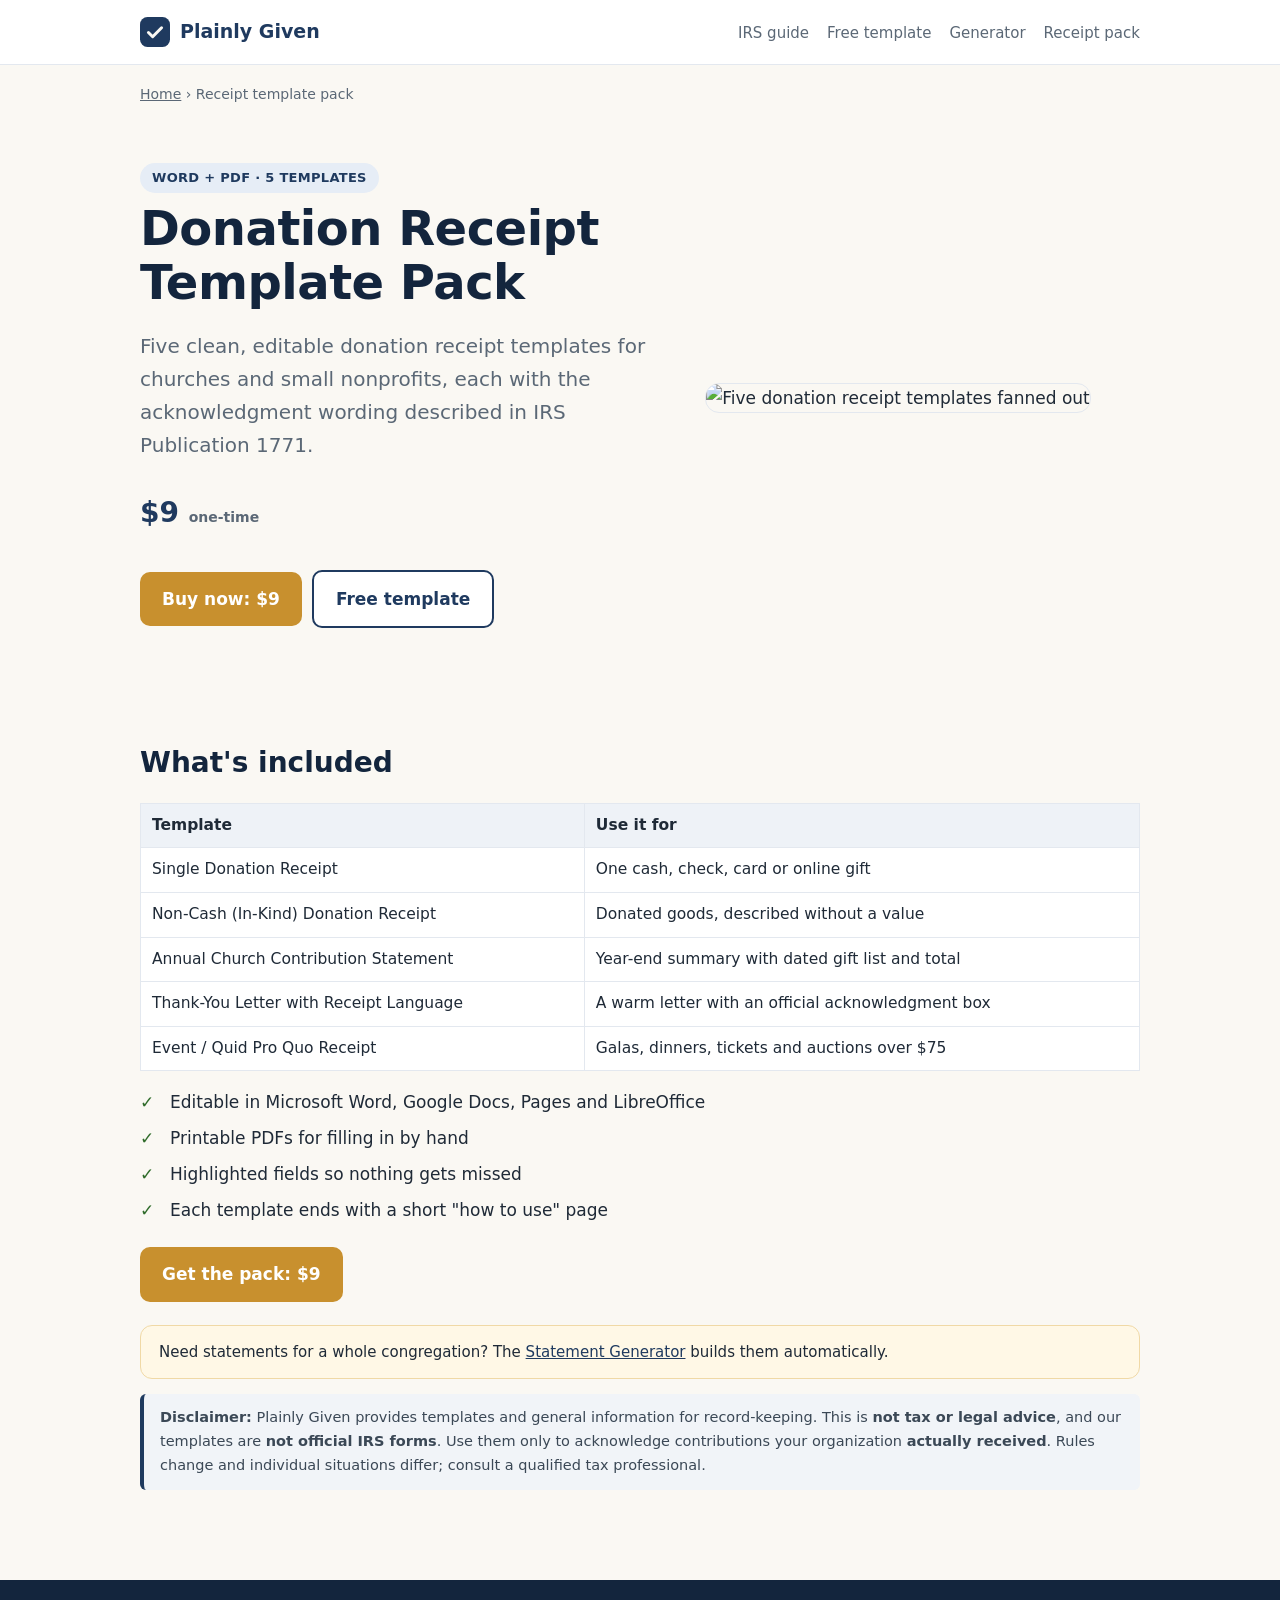
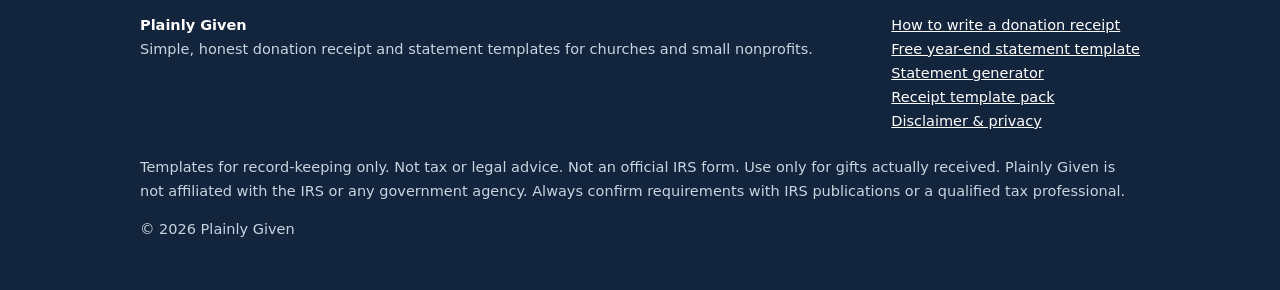
==== donation-receipt-template-pack.html @ 31049159 "Add site pages (2/5)" ====
<!doctype html>
<html lang="en"><head>
<meta charset="utf-8"><meta name="viewport" content="width=device-width,initial-scale=1">
<title>Donation Receipt Templates for Churches & Nonprofits (Word + PDF) | Plainly Given</title>
<meta name="description" content="5 editable donation receipt templates: single gift, in-kind non-cash, annual church contribution statement, thank-you letter and quid pro quo event receipt.">
<link rel="canonical" href="https://spartan3055.github.io/plainly-given/donation-receipt-template-pack.html">
<meta name="robots" content="index,follow">
<meta property="og:type" content="website"><meta property="og:site_name" content="Plainly Given">
<meta property="og:title" content="Donation Receipt Templates for Churches & Nonprofits (Word + PDF) | Plainly Given"><meta property="og:description" content="5 editable donation receipt templates: single gift, in-kind non-cash, annual church contribution statement, thank-you letter and quid pro quo event receipt.">
<meta property="og:url" content="https://spartan3055.github.io/plainly-given/donation-receipt-template-pack.html"><meta property="og:image" content="https://spartan3055.github.io/plainly-given/img/receipt-pack-cover.jpg">
<meta name="twitter:card" content="summary_large_image">
<link rel="icon" href="favicon.svg" type="image/svg+xml">
<link rel="stylesheet" href="style.css">
<script type="application/ld+json">{"@context": "https://schema.org", "@type": "Product", "name": "Donation Receipt Template Pack", "image": "https://spartan3055.github.io/plainly-given/img/receipt-pack-cover.jpg", "description": "Five editable donation receipt templates (Word + PDF) for churches and nonprofits.", "brand": {"@type": "Brand", "name": "Plainly Given"}, "offers": {"@type": "Offer", "price": "9.00", "priceCurrency": "USD", "availability": "https://schema.org/InStock", "url": "https://spartan3055.github.io/plainly-given/donation-receipt-template-pack.html"}}</script>
</head><body>
<header class="site"><div class="wrap">
<a class="logo" href="./"><svg viewBox="0 0 32 32" aria-hidden="true"><rect width="32" height="32" rx="8" fill="#1f3a5f"/><path d="M9 16.5l4.5 4.5L23 11.5" stroke="#faf8f3" stroke-width="3.2" fill="none" stroke-linecap="round" stroke-linejoin="round"/></svg><span>Plainly Given</span></a>
<nav><a href="how-to-write-a-year-end-donation-receipt.html">IRS guide</a><a href="free-donation-statement-template.html">Free template</a><a href="donation-statement-generator.html">Generator</a><a href="donation-receipt-template-pack.html">Receipt pack</a></nav>
</div></header>
<div class="wrap breadcrumbs"><a href="./">Home</a> › Receipt template pack</div>
<main>
<section class="hero"><div class="wrap split">
<div><span class="kicker">Word + PDF · 5 templates</span><h1>Donation Receipt Template Pack</h1>
<p class="lead">Five clean, editable donation receipt templates for churches and small nonprofits, each with the acknowledgment wording described in IRS Publication 1771.</p>
<p class="price">$9 <span class="small">one-time</span></p>
<a class="btn gold" href="GUMROAD_PACK_URL" data-gumroad="pack">Buy now: $9</a><a class="btn alt" href="free-donation-statement-template.html">Free template</a></div>
<div><img src="img/receipt-pack-cover.jpg" width="800" height="600" alt="Five donation receipt templates fanned out" style="width:100%;height:auto;border-radius:14px;border:1px solid #e3e8ef"></div>
</div></section>
<section><div class="wrap">
<h2>What's included</h2>
<table><tr><th>Template</th><th>Use it for</th></tr>
<tr><td>Single Donation Receipt</td><td>One cash, check, card or online gift</td></tr>
<tr><td>Non-Cash (In-Kind) Donation Receipt</td><td>Donated goods, described without a value</td></tr>
<tr><td>Annual Church Contribution Statement</td><td>Year-end summary with dated gift list and total</td></tr>
<tr><td>Thank-You Letter with Receipt Language</td><td>A warm letter with an official acknowledgment box</td></tr>
<tr><td>Event / Quid Pro Quo Receipt</td><td>Galas, dinners, tickets and auctions over $75</td></tr></table>
<ul class="checks"><li>Editable in Microsoft Word, Google Docs, Pages and LibreOffice</li><li>Printable PDFs for filling in by hand</li><li>Highlighted fields so nothing gets missed</li><li>Each template ends with a short "how to use" page</li></ul>
<p><a class="btn gold" href="GUMROAD_PACK_URL" data-gumroad="pack">Get the pack: $9</a></p>
<div class="note">Need statements for a whole congregation? The <a href="donation-statement-generator.html">Statement Generator</a> builds them automatically.</div>
<p class="disc"><strong>Disclaimer:</strong> Plainly Given provides templates and general information for record-keeping. This is <strong>not tax or legal advice</strong>, and our templates are <strong>not official IRS forms</strong>. Use them only to acknowledge contributions your organization <strong>actually received</strong>. Rules change and individual situations differ; consult a qualified tax professional.</p>
</div></section></main>
<footer class="site"><div class="wrap">
<div class="cols">
<div><strong style="color:#fff">Plainly Given</strong><br>Simple, honest donation receipt and statement templates for churches and small nonprofits.</div>
<div><a href="how-to-write-a-year-end-donation-receipt.html">How to write a donation receipt</a><br><a href="free-donation-statement-template.html">Free year-end statement template</a><br><a href="donation-statement-generator.html">Statement generator</a><br><a href="donation-receipt-template-pack.html">Receipt template pack</a><br><a href="disclaimer.html">Disclaimer &amp; privacy</a></div>
</div>
<p style="margin-top:22px">Templates for record-keeping only. Not tax or legal advice. Not an official IRS form. Use only for gifts actually received. Plainly Given is not affiliated with the IRS or any government agency. Always confirm requirements with IRS publications or a qualified tax professional.</p>
<p>© 2026 Plainly Given</p>
</div></footer>
</body></html>
---- style.css ----
:root{--navy:#1f3a5f;--ink:#1f2a37;--muted:#5b6876;--bg:#faf8f3;--card:#fff;--line:#e3e8ef;--gold:#c8902e;--green:#2f6b2a}
*{box-sizing:border-box}html{-webkit-text-size-adjust:100%}
body{margin:0;font:17px/1.65 system-ui,-apple-system,"Segoe UI",Roboto,Inter,Arial,sans-serif;color:var(--ink);background:var(--bg)}
a{color:var(--navy)}a:hover{color:#0f2440}
.wrap{max-width:1040px;margin:0 auto;padding:0 20px}.narrow{max-width:760px}
header.site{background:#fff;border-bottom:1px solid var(--line)}
header.site .wrap{display:flex;align-items:center;justify-content:space-between;gap:16px;min-height:64px;flex-wrap:wrap}
.logo{display:flex;align-items:center;gap:10px;font-weight:800;color:var(--navy);text-decoration:none;font-size:19px}
.logo svg{width:30px;height:30px}
nav a{margin-left:18px;text-decoration:none;font-size:15px;color:var(--muted)}nav a:hover{color:var(--navy)}
.hero{padding:56px 0 40px}.hero h1{font-size:clamp(30px,5vw,48px);line-height:1.12;margin:.2em 0 .4em;color:#13253d;letter-spacing:-.5px}
.lead{font-size:20px;color:var(--muted);max-width:680px}
.kicker{display:inline-block;background:#e6edf6;color:var(--navy);font-weight:700;font-size:13px;padding:4px 12px;border-radius:999px;letter-spacing:.3px;text-transform:uppercase}
.btn{display:inline-block;background:var(--navy);color:#fff!important;text-decoration:none;font-weight:700;padding:13px 22px;border-radius:10px;margin:6px 10px 6px 0}
.btn:hover{background:#0f2440}.btn.alt{background:#fff;color:var(--navy)!important;border:2px solid var(--navy)}.btn.gold{background:var(--gold)}
.grid{display:grid;grid-template-columns:repeat(auto-fit,minmax(280px,1fr));gap:22px;margin:28px 0}
.card{background:var(--card);border:1px solid var(--line);border-radius:14px;padding:24px;box-shadow:0 2px 6px rgba(19,37,61,.04)}
.card h2,.card h3{margin-top:0;color:#13253d}.price{font-size:28px;font-weight:800;color:var(--navy)}
.card img{width:100%;height:auto;border-radius:10px;border:1px solid var(--line);margin-bottom:12px}
section{padding:26px 0}h2{font-size:28px;line-height:1.25;color:#13253d;margin-top:1.6em}h3{font-size:20px;color:#13253d}
.checks{list-style:none;padding:0}.checks li{padding-left:30px;position:relative;margin:8px 0}
.checks li:before{content:"✓";position:absolute;left:0;color:var(--green);font-weight:800}
.note{background:#fff8e6;border:1px solid #f0d9a6;border-radius:12px;padding:14px 18px;font-size:15px}
.disc{background:#f1f4f8;border-left:4px solid var(--navy);padding:12px 16px;font-size:14.5px;color:#3b4856;border-radius:6px}
blockquote{margin:14px 0;padding:12px 18px;background:#fff;border-left:4px solid var(--gold);border-radius:6px;font-style:italic}
table{border-collapse:collapse;width:100%;background:#fff;font-size:15.5px;margin:12px 0}
th,td{border:1px solid var(--line);padding:9px 11px;text-align:left;vertical-align:top}th{background:#eef2f7}
.toc{background:#fff;border:1px solid var(--line);border-radius:12px;padding:14px 22px;font-size:15.5px}.toc ol{margin:6px 0;padding-left:20px}
details{background:#fff;border:1px solid var(--line);border-radius:10px;padding:12px 16px;margin:10px 0}summary{font-weight:700;cursor:pointer}
footer.site{margin-top:50px;background:#13253d;color:#c9d3df;font-size:14.5px;padding:34px 0}footer.site a{color:#fff}
footer.site .cols{display:flex;flex-wrap:wrap;gap:30px;justify-content:space-between}
.small{font-size:14px;color:var(--muted)}.center{text-align:center}
.split{display:grid;grid-template-columns:1.1fr .9fr;gap:34px;align-items:center}@media(max-width:820px){.split{grid-template-columns:1fr}nav a{margin-left:12px}}
@media(max-width:600px){nav{width:100%;display:flex;gap:14px;flex-wrap:wrap;padding-bottom:10px}nav a{margin:0;font-size:14px}}
.breadcrumbs{font-size:14px;color:var(--muted);margin-top:18px}.breadcrumbs a{color:var(--muted)}
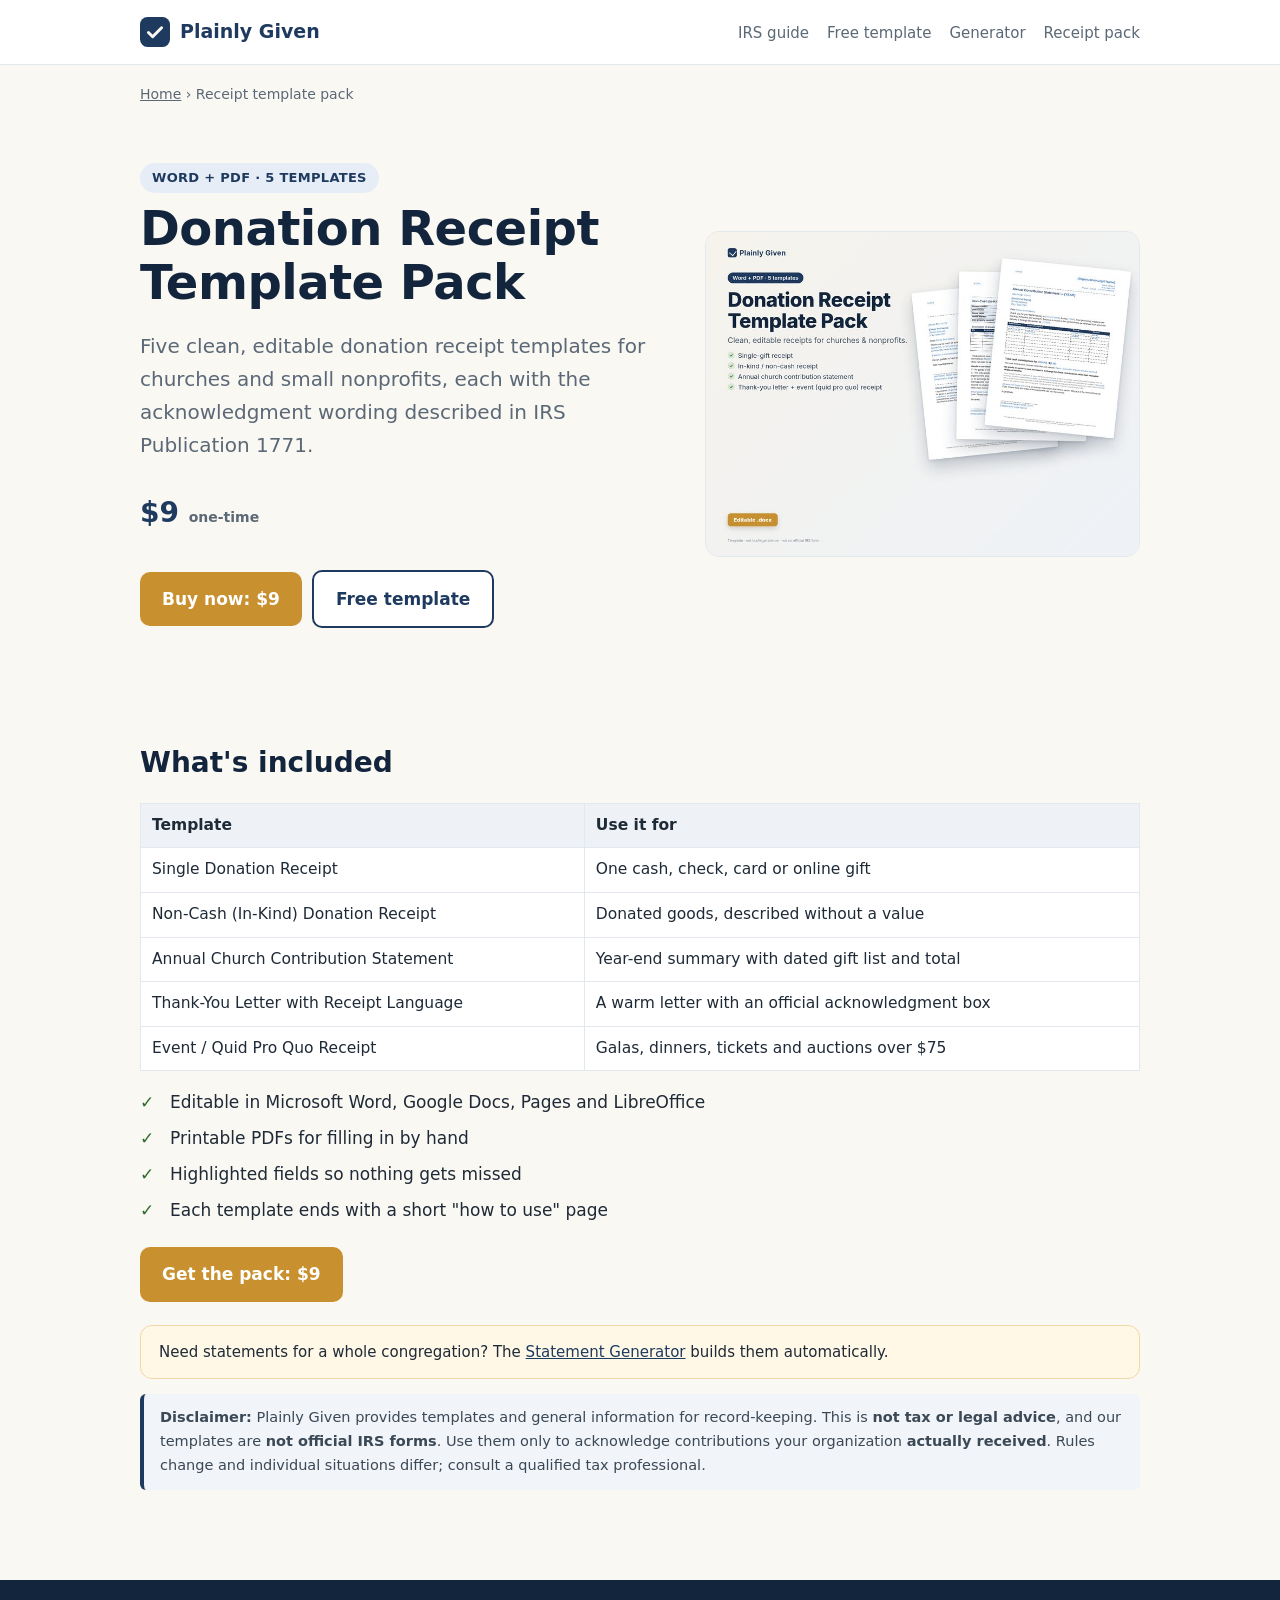
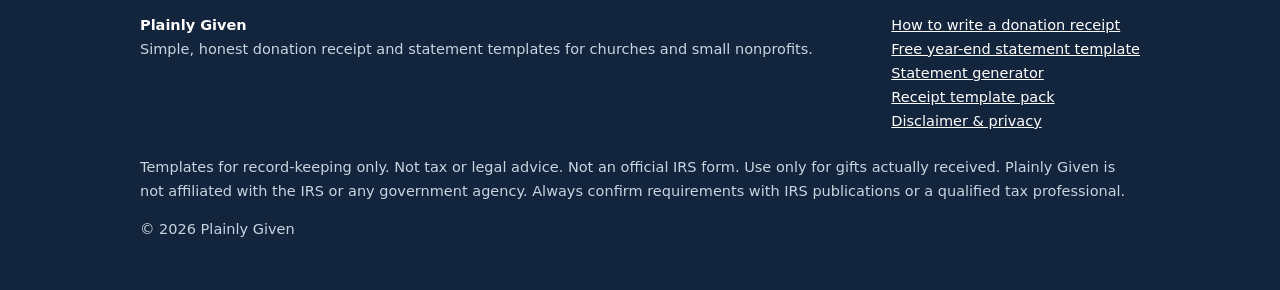
==== commit cb0fa423: "Use live Gumroad links; add upsell to free template page; add IndexNow key" ====
--- a/donation-receipt-template-pack.html
+++ b/donation-receipt-template-pack.html
@@ -23,7 +23,7 @@
 <div><span class="kicker">Word + PDF · 5 templates</span><h1>Donation Receipt Template Pack</h1>
 <p class="lead">Five clean, editable donation receipt templates for churches and small nonprofits, each with the acknowledgment wording described in IRS Publication 1771.</p>
 <p class="price">$9 <span class="small">one-time</span></p>
-<a class="btn gold" href="GUMROAD_PACK_URL" data-gumroad="pack">Buy now: $9</a><a class="btn alt" href="free-donation-statement-template.html">Free template</a></div>
+<a class="btn gold" href="https://plainlygiven.gumroad.com/l/donation-receipt-templates" data-gumroad="pack">Buy now: $9</a><a class="btn alt" href="free-donation-statement-template.html">Free template</a></div>
 <div><img src="img/receipt-pack-cover.jpg" width="800" height="600" alt="Five donation receipt templates fanned out" style="width:100%;height:auto;border-radius:14px;border:1px solid #e3e8ef"></div>
 </div></section>
 <section><div class="wrap">
@@ -35,7 +35,7 @@
 <tr><td>Thank-You Letter with Receipt Language</td><td>A warm letter with an official acknowledgment box</td></tr>
 <tr><td>Event / Quid Pro Quo Receipt</td><td>Galas, dinners, tickets and auctions over $75</td></tr></table>
 <ul class="checks"><li>Editable in Microsoft Word, Google Docs, Pages and LibreOffice</li><li>Printable PDFs for filling in by hand</li><li>Highlighted fields so nothing gets missed</li><li>Each template ends with a short "how to use" page</li></ul>
-<p><a class="btn gold" href="GUMROAD_PACK_URL" data-gumroad="pack">Get the pack: $9</a></p>
+<p><a class="btn gold" href="https://plainlygiven.gumroad.com/l/donation-receipt-templates" data-gumroad="pack">Get the pack: $9</a></p>
 <div class="note">Need statements for a whole congregation? The <a href="donation-statement-generator.html">Statement Generator</a> builds them automatically.</div>
 <p class="disc"><strong>Disclaimer:</strong> Plainly Given provides templates and general information for record-keeping. This is <strong>not tax or legal advice</strong>, and our templates are <strong>not official IRS forms</strong>. Use them only to acknowledge contributions your organization <strong>actually received</strong>. Rules change and individual situations differ; consult a qualified tax professional.</p>
 </div></section></main>
